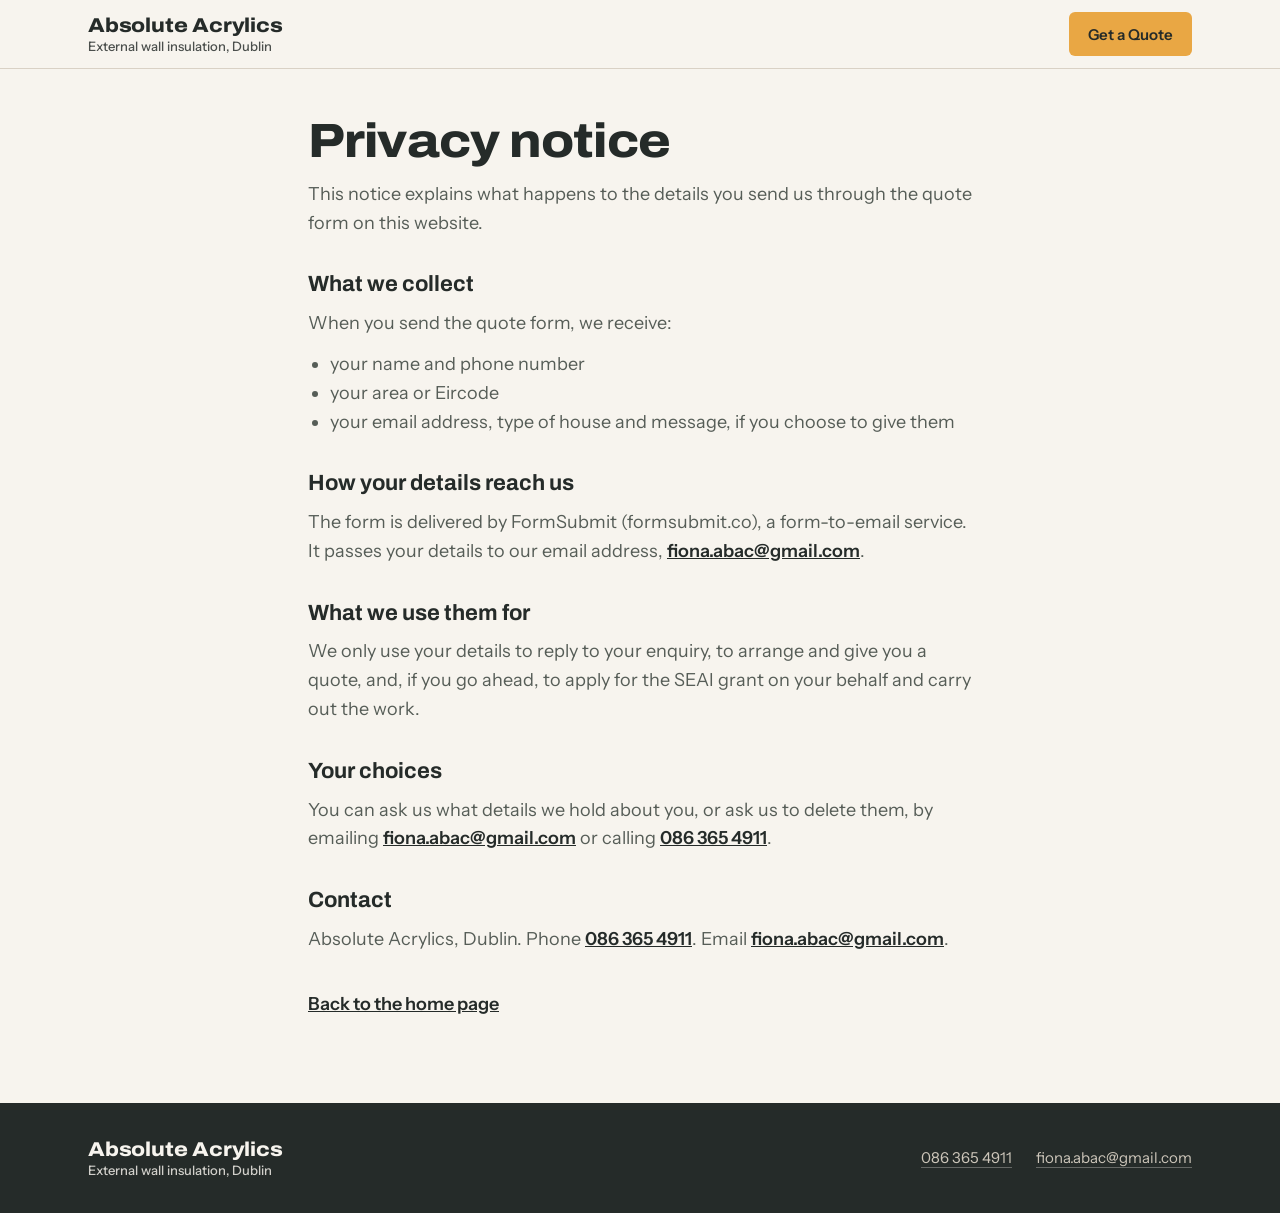
==== privacy.html @ a806e48a "Refine the site: clearer opening stages, header, real project evidence and form - Opening film: five" ====
<!doctype html>
<html lang="en-IE">
<head>
<meta charset="utf-8">
<meta name="viewport" content="width=device-width, initial-scale=1, viewport-fit=cover">
<title>Privacy notice | Absolute Acrylics</title>
<meta name="description" content="How Absolute Acrylics uses the details you send through the quote form.">
<meta name="theme-color" content="#252b29">
<link rel="preconnect" href="https://fonts.googleapis.com">
<link rel="preconnect" href="https://fonts.gstatic.com" crossorigin>
<link rel="stylesheet" href="https://fonts.googleapis.com/css2?family=Archivo:wdth,wght@100..125,500..800&family=Instrument+Sans:wght@400..600&display=swap">
<link rel="stylesheet" href="css/site.css">
</head>
<body>
<a class="skip" href="#main">Skip to main content</a>

<header class="nav is-solid">
  <div class="wrap nav-in">
    <a class="brand" href="index.html" aria-label="Absolute Acrylics, home page">
      <b>Absolute Acrylics</b>
      <span>External wall insulation, Dublin</span>
    </a>
    <a class="btn btn-primary" href="index.html#quote">Get a Quote</a>
  </div>
</header>

<main id="main" class="doc">
  <div class="wrap">
    <h1>Privacy notice</h1>
    <p>This notice explains what happens to the details you send us through the quote form on this website.</p>

    <h2>What we collect</h2>
    <p>When you send the quote form, we receive:</p>
    <ul>
      <li>your name and phone number</li>
      <li>your area or Eircode</li>
      <li>your email address, type of house and message, if you choose to give them</li>
    </ul>

    <h2>How your details reach us</h2>
    <p>The form is delivered by FormSubmit (formsubmit.co), a form-to-email service. It passes your details to our email address, <a href="mailto:fiona.abac@gmail.com">fiona.abac@gmail.com</a>.</p>

    <h2>What we use them for</h2>
    <p>We only use your details to reply to your enquiry, to arrange and give you a quote, and, if you go ahead, to apply for the SEAI grant on your behalf and carry out the work.</p>

    <h2>Your choices</h2>
    <p>You can ask us what details we hold about you, or ask us to delete them, by emailing <a href="mailto:fiona.abac@gmail.com">fiona.abac@gmail.com</a> or calling <a href="tel:+353863654911">086 365 4911</a>.</p>

    <h2>Contact</h2>
    <p>Absolute Acrylics, Dublin. Phone <a href="tel:+353863654911">086 365 4911</a>. Email <a href="mailto:fiona.abac@gmail.com">fiona.abac@gmail.com</a>.</p>

    <p style="margin-top:36px"><a href="index.html">Back to the home page</a></p>
  </div>
</main>

<footer class="foot">
  <div class="wrap foot-in">
    <a class="brand" href="index.html"><b>Absolute Acrylics</b><span>External wall insulation, Dublin</span></a>
    <ul>
      <li><a href="tel:+353863654911">086 365 4911</a></li>
      <li><a href="mailto:fiona.abac@gmail.com">fiona.abac@gmail.com</a></li>
    </ul>
  </div>
</footer>
</body>
</html>
---- css/site.css ----
/* Layout concept: one pinned film of a real Dublin job that builds its wall
   as you scroll, then a calm ivory page that reads like a builder's spec
   sheet, ending on the quote form. Charcoal, warm ivory, golden-hour amber. */
:root {
  color-scheme: light;
  --bg: #f7f4ee;            /* main background */
  --bg-alt: #ede7dc;        /* alternate sections */
  --ink: #252b29;           /* headings and dark surfaces */
  --ink-2: #303735;
  --text: #565d57;          /* body copy */
  --line: #d9d1c5;          /* decorative borders only */
  --field: #857e73;         /* form field borders (3:1 on white) */
  --amber: #e9a744;         /* buttons, accents on dark */
  --amber-hover: #d99532;
  --amber-text: #8a5a12;    /* small amber text on pale backgrounds */
  --error: #a3361f;
  --on-dark: #f7f4ee;
  --on-dark-soft: #cdc6ba;

  --f-display: "Archivo", "Helvetica Neue", Arial, sans-serif;
  --f-body: "Instrument Sans", "Helvetica Neue", Arial, sans-serif;

  --gutter: clamp(16px, 4vw, 48px);
  --max: 1200px;
  --radius: 6px;
  --nav-h: 68px;
  --pad: clamp(44px, 5vw + 20px, 88px);
}

*, *::before, *::after { box-sizing: border-box; }
html { -webkit-text-size-adjust: 100%; scroll-padding-top: calc(var(--nav-h) + 16px); }
body {
  margin: 0;
  background: var(--bg);
  color: var(--text);
  font: 400 clamp(16px, .4vw + 14.6px, 18px)/1.6 var(--f-body);
  -webkit-font-smoothing: antialiased;
  overflow-x: hidden;
}
img { max-width: 100%; display: block; }
a { color: inherit; }
h1, h2, h3 { font-family: var(--f-display); color: var(--ink); text-wrap: balance; margin: 0; line-height: 1.08; }
p { margin: 0; text-wrap: pretty; }
ul, ol { margin: 0; padding: 0; }
u { text-decoration-line: underline; text-decoration-color: var(--amber); text-decoration-thickness: .085em; text-underline-offset: .13em; text-decoration-skip-ink: none; }
.sr { position: absolute; width: 1px; height: 1px; overflow: hidden; clip: rect(0 0 0 0); white-space: nowrap; }

/* Focus: dark ring on light backgrounds, amber ring on dark ones. */
:focus-visible { outline: 3px solid var(--ink); outline-offset: 3px; }
.film :focus-visible, .opening :focus-visible, .grant :focus-visible, .quote :focus-visible,
.foot :focus-visible, .quick :focus-visible, .facts :focus-visible,
.nav:not(.is-solid):not(.is-open) :focus-visible { outline-color: var(--amber); }
.quote .form :focus-visible { outline-color: var(--ink); }
[tabindex="-1"]:focus { outline: none; }

.skip { position: absolute; left: 16px; top: -100px; z-index: 100; background: var(--amber); color: var(--ink); padding: 10px 14px; font-weight: 600; border-radius: var(--radius); }
.skip:focus { top: 12px; }

.wrap { max-width: var(--max); margin-inline: auto; padding-inline: var(--gutter); }
.eyebrow { font: 600 14px/1.3 var(--f-body); color: var(--amber-text); letter-spacing: .01em; }
.kicker { font: 600 13px/1.3 var(--f-body); letter-spacing: .08em; text-transform: uppercase; color: var(--amber); }
.tag { display: inline-block; font: 600 13px/1 var(--f-body); letter-spacing: .02em; padding: 6px 9px; border-radius: 4px; background: var(--ink); color: var(--on-dark); }

/* ---------- Buttons ---------- */
.btn {
  display: inline-flex; align-items: center; justify-content: center; gap: .55em;
  min-height: 48px; padding: 0 22px;
  font: 600 16px/1 var(--f-body);
  text-decoration: none; border-radius: var(--radius); border: 1px solid transparent;
  cursor: pointer; transition: background-color .2s, color .2s, border-color .2s;
}
.btn-primary { background: var(--amber); color: var(--ink); }
.btn-primary:hover { background: var(--amber-hover); }
.btn-ghost { border-color: rgba(247, 244, 238, .55); color: var(--on-dark); background: rgba(37, 43, 41, .35); }
.btn-ghost:hover { border-color: var(--on-dark); background: rgba(37, 43, 41, .6); }
.btn-dark { background: var(--ink); color: var(--on-dark); }
.btn-dark:hover { background: var(--ink-2); }
.btn svg { width: 18px; height: 18px; flex: none; }
.btn[disabled] { cursor: progress; opacity: .75; }

/* ---------- Header ---------- */
.nav {
  position: fixed; inset: 0 0 auto 0; z-index: 50;
  padding-top: env(safe-area-inset-top, 0px);
  color: var(--on-dark);
  transition: background-color .25s, color .25s, box-shadow .25s;
}
/* Over photography: a steady dark gradient so the links always read. */
.nav::before {
  content: ""; position: absolute; inset: 0 0 -36px 0; z-index: -1; pointer-events: none;
  background: linear-gradient(180deg, rgba(25, 29, 28, .82) 0%, rgba(25, 29, 28, .55) 60%, rgba(25, 29, 28, 0) 100%);
  transition: opacity .25s;
}
.nav.is-solid, .nav.is-open { background: rgba(247, 244, 238, .97); color: var(--ink); box-shadow: 0 1px 0 var(--line); }
.nav.is-solid::before, .nav.is-open::before { opacity: 0; }
.nav-in { height: var(--nav-h); display: flex; align-items: center; gap: 22px; }
.brand { display: flex; flex-direction: column; text-decoration: none; line-height: 1; margin-right: auto; }
.brand b { font: 800 20px/1 var(--f-display); letter-spacing: -.01em; font-stretch: 112%; }
.brand span { font: 500 13px/1 var(--f-body); opacity: .82; margin-top: 5px; }
.nav-menu { display: flex; align-items: center; }
.nav-links { display: flex; gap: 22px; list-style: none; }
.nav-links a { display: inline-block; padding: 10px 0; text-decoration: none; font-size: 15px; font-weight: 600; }
.nav-links a:hover { text-decoration: underline; text-underline-offset: 6px; text-decoration-thickness: 2px; text-decoration-color: var(--amber); }
.menu-phone { display: none; }
.nav-phone { text-decoration: none; font-size: 15px; font-weight: 600; white-space: nowrap; font-variant-numeric: tabular-nums; }
.nav .btn { min-height: 44px; padding: 0 18px; font-size: 15px; }
.menu-btn { display: none; background: none; border: 0; color: inherit; width: 44px; height: 44px; padding: 11px 10px; cursor: pointer; border-radius: var(--radius); }
.menu-btn i { display: block; height: 2px; background: currentColor; margin: 5px 0; transition: transform .25s, opacity .25s; }
.nav.is-open .menu-btn i:nth-of-type(1) { transform: translateY(7px) rotate(45deg); }
.nav.is-open .menu-btn i:nth-of-type(2) { opacity: 0; }
.nav.is-open .menu-btn i:nth-of-type(3) { transform: translateY(-7px) rotate(-45deg); }

@media (max-width: 1180px) { .nav-phone { display: none; } }
@media (max-width: 960px) {
  :root { --nav-h: 60px; }
  .nav-in { gap: 8px; }
  .brand b { font-size: 18px; }
  .brand span { font-size: 12px; }
  .menu-btn { display: block; }
  .nav .btn { padding: 0 14px; min-height: 42px; font-size: 15px; }
  .nav-menu {
    display: none; position: absolute; left: 0; right: 0; top: 100%;
    flex-direction: column; align-items: stretch;
    background: var(--bg); color: var(--ink); padding: 4px var(--gutter) 20px;
    box-shadow: 0 16px 28px rgba(0, 0, 0, .14); border-top: 1px solid var(--line);
    max-height: calc(100svh - var(--nav-h)); overflow-y: auto;
  }
  .nav.is-open .nav-menu { display: flex; }
  .nav-links { flex-direction: column; gap: 0; }
  .nav-links a { display: block; padding: 14px 0; font-size: 18px; border-bottom: 1px solid var(--line); }
  .menu-phone { display: block; padding: 16px 0 4px; font-weight: 600; font-size: 18px; text-decoration: none; color: var(--amber-text); }
}
@media (max-width: 380px) { .brand span { display: none; } }

/* ---------- Opening film (scroll-scrubbed) ---------- */
.film { display: none; }
.motion .film { display: block; position: relative; height: 460vh; background: var(--ink); }
.film-stage { position: sticky; top: 0; height: 100vh; height: 100svh; overflow: hidden; color: var(--on-dark); }
.film canvas { position: absolute; inset: 0; width: 100%; height: 100%; display: block; }
.film-poster { position: absolute; inset: 0; width: 100%; height: 100%; object-fit: cover; }
.film-shade {
  position: absolute; inset: 0; pointer-events: none;
  background:
    linear-gradient(0deg, rgba(25, 29, 28, .55) 0%, rgba(25, 29, 28, 0) 26%),
    linear-gradient(90deg, rgba(25, 29, 28, .78) 0%, rgba(25, 29, 28, .45) 36%, rgba(25, 29, 28, 0) 62%);
}
.film-copy { position: absolute; left: 0; right: 0; bottom: clamp(72px, 13vh, 132px); }
/* Copy sits still: stages cross-fade without moving or scaling. Hidden
   stages are also removed from the tab order. */
.beat {
  position: absolute; left: var(--gutter); bottom: 0;
  width: min(640px, calc(100% - 2 * var(--gutter)));
  opacity: 0; visibility: hidden;
  transition: opacity .15s ease, visibility 0s linear .15s;
}
/* The outgoing stage clears before the next fades in, so copy never overlaps. */
.beat.is-on { opacity: 1; visibility: visible; transition: opacity .3s ease .15s, visibility 0s; }
.beat h1, .beat h2, .opening h1 { color: var(--on-dark); font-weight: 800; font-stretch: 116%; letter-spacing: -.022em; margin-top: 12px; }
.beat h1, .opening h1 { font-size: clamp(38px, 4.2vw + 22px, 76px); line-height: 1.0; }
.beat h2 { font-size: clamp(30px, 2.2vw + 20px, 52px); line-height: 1.05; }
.beat h2.beat-final { font-size: clamp(36px, 3.4vw + 20px, 68px); line-height: 1.0; }
.beat p:not(.kicker) { margin-top: 16px; font-size: clamp(16px, .3vw + 15px, 19px); color: var(--on-dark); max-width: 46ch; text-shadow: 0 1px 12px rgba(0, 0, 0, .35); }
.beat .actions { display: flex; flex-wrap: wrap; gap: 12px; margin-top: 24px; }
.text-link { font-weight: 600; text-decoration: underline; text-decoration-color: var(--amber); text-underline-offset: 4px; text-decoration-thickness: 2px; }
.text-link:hover { color: var(--amber); }

.film-rail { position: absolute; right: var(--gutter); top: 50%; transform: translateY(-50%); }
.film-rail ol { list-style: none; display: grid; gap: 2px; padding: 8px; background: rgba(25, 29, 28, .72); border: 1px solid rgba(247, 244, 238, .14); border-radius: 10px; backdrop-filter: blur(6px); }
.film-rail button {
  display: flex; align-items: center; gap: 12px; width: 100%;
  min-height: 40px; padding: 0 16px 0 12px; border: 0; border-radius: 6px;
  background: transparent; color: var(--on-dark-soft); cursor: pointer;
  font: 500 15px/1 var(--f-body); text-align: left;
}
/* Marker: hollow ring when inactive, filled amber when active. */
.film-rail button::before { content: ""; flex: none; width: 10px; height: 10px; border-radius: 50%; border: 2px solid currentColor; }
.film-rail button:hover { color: var(--on-dark); background: rgba(247, 244, 238, .08); }
.film-rail button[aria-current="step"] { color: #fff; font-weight: 700; background: rgba(247, 244, 238, .1); }
.film-rail button[aria-current="step"]::before { background: var(--amber); border-color: var(--amber); }

.film-note { position: absolute; left: var(--gutter); bottom: 20px; font-size: 13px; color: var(--on-dark-soft); }
.scroll-hint {
  position: absolute; left: 50%; bottom: 18px; transform: translateX(-50%);
  display: flex; align-items: center; gap: 10px;
  font-size: 15px; font-weight: 600; color: var(--on-dark); white-space: nowrap;
  padding: 8px 14px; border-radius: 999px; background: rgba(25, 29, 28, .6);
  transition: opacity .3s;
}
.scroll-hint::after { content: ""; width: 8px; height: 8px; border-right: 2px solid var(--amber); border-bottom: 2px solid var(--amber); transform: translateY(-2px) rotate(45deg); }
.film.is-moving .scroll-hint { opacity: 0; }
.film-skip {
  position: absolute; right: var(--gutter); bottom: 14px;
  display: inline-flex; align-items: center; min-height: 40px; padding: 0 4px;
  font-size: 14px; font-weight: 600; color: var(--on-dark); text-decoration: underline; text-underline-offset: 4px; text-decoration-color: rgba(247, 244, 238, .5);
}
.film-skip:hover { text-decoration-color: var(--amber); }
.film-progress { position: absolute; left: 0; bottom: 0; height: 3px; width: 100%; background: rgba(247, 244, 238, .12); }
.film-progress span { display: block; height: 100%; width: 0; background: var(--amber); }

@media (max-width: 960px) {
  .motion .film { height: 400vh; }
  .film-shade { background: linear-gradient(180deg, rgba(25, 29, 28, .55) 0%, rgba(25, 29, 28, 0) 22%, rgba(25, 29, 28, 0) 38%, rgba(25, 29, 28, .9) 74%, rgba(25, 29, 28, .96) 100%); }
  .film-copy { bottom: 66px; }
  .beat .actions .btn { flex: 1 1 auto; }
  /* Stage controls become a compact row under the header. */
  .film-rail { top: calc(var(--nav-h) + env(safe-area-inset-top, 0px) + 8px); left: var(--gutter); right: var(--gutter); transform: none; }
  .film-rail ol { display: flex; justify-content: space-between; gap: 0; padding: 4px; border-radius: 999px; }
  .film-rail li { flex: 1 1 auto; }
  .film-rail button { justify-content: center; gap: 0; min-height: 36px; padding: 0 6px; font-size: 13px; border-radius: 999px; }
  .film-rail button::before { display: none; }
  .film-rail button[aria-current="step"] { background: var(--amber); color: var(--ink); }
  .scroll-hint { left: var(--gutter); transform: none; bottom: 16px; font-size: 14px; padding: 6px 12px; }
  .film-skip { bottom: auto; top: calc(var(--nav-h) + env(safe-area-inset-top, 0px) + 54px); min-height: 36px; padding: 0 12px; border-radius: 999px; background: rgba(25, 29, 28, .6); font-size: 13px; }
  .film-note { bottom: 22px; font-size: 12px; right: var(--gutter); opacity: 0; transition: opacity .3s; }
  .film.is-moving .film-note { opacity: 1; }
}
@media (max-width: 360px) { .film-rail button { font-size: 12px; padding: 0 3px; } }

/* ---------- Static opening (reduced motion, Save-Data, no JavaScript) ---------- */
.opening { position: relative; background: var(--ink); color: var(--on-dark); overflow: hidden; }
.motion .opening { display: none; }
.opening-media img { position: absolute; inset: 0; width: 100%; height: 100%; object-fit: cover; object-position: 50% 60%; }
.opening::before { content: ""; position: absolute; inset: 0; z-index: 1; background: linear-gradient(90deg, rgba(25, 29, 28, .9) 0%, rgba(25, 29, 28, .7) 42%, rgba(25, 29, 28, .2) 75%); }
.opening-in { position: relative; z-index: 2; padding-top: calc(var(--nav-h) + clamp(36px, 6vh, 80px)); padding-bottom: clamp(40px, 6vh, 72px); }
.opening-in > * { max-width: 640px; }
.opening-in > h1 { max-width: 820px; }
.opening .lede { margin-top: 16px; font-size: clamp(17px, .4vw + 15px, 20px); }
.opening-stages { list-style: none; margin-top: 24px; display: grid; gap: 8px; counter-reset: st; }
.opening-stages li { counter-increment: st; display: grid; grid-template-columns: 28px 120px minmax(0, 1fr); gap: 12px; align-items: baseline; color: var(--on-dark-soft); }
.opening-stages li::before { content: counter(st); font-weight: 700; color: var(--ink); background: var(--amber); width: 24px; height: 24px; border-radius: 50%; display: grid; place-items: center; font-size: 13px; }
.opening-stages b { color: var(--on-dark); }
.opening .actions { display: flex; flex-wrap: wrap; gap: 12px; margin-top: 28px; }
.opening-note { margin-top: 20px; font-size: 14px; color: var(--on-dark-soft); }
@media (max-width: 760px) {
  .opening-media { position: relative; aspect-ratio: 4 / 3; margin-top: var(--nav-h); }
  .opening-media img { object-position: 46% 70%; }
  .opening::before { display: none; }
  .opening-in { padding-top: 28px; }
  .opening-stages li { grid-template-columns: 24px minmax(0, 1fr); row-gap: 2px; }
  .opening-stages li span { grid-column: 2; }
  .opening-stages li::before { grid-row: span 2; }
  .opening .actions .btn { flex: 1 1 auto; }
}

/* ---------- Trust strip ---------- */
.facts { background: var(--ink); color: var(--on-dark); border-top: 1px solid rgba(247, 244, 238, .1); }
.facts ul { list-style: none; padding-block: 22px; display: grid; grid-template-columns: repeat(4, auto); justify-content: space-between; gap: 14px 28px; }
.facts li { display: flex; align-items: center; gap: 10px; }
.facts li::before { content: ""; flex: none; width: 18px; height: 18px; border-radius: 50%; background: var(--amber) url("data:image/svg+xml,%3Csvg xmlns='http://www.w3.org/2000/svg' viewBox='0 0 18 18'%3E%3Cpath d='M5 9.4l2.6 2.6L13 6.6' fill='none' stroke='%23252b29' stroke-width='2.2' stroke-linecap='round' stroke-linejoin='round'/%3E%3C/svg%3E") center / 18px no-repeat; }
.facts b { font: 600 16px/1.3 var(--f-body); }
@media (max-width: 960px) { .facts ul { grid-template-columns: 1fr 1fr; justify-content: stretch; } }
@media (max-width: 400px) { .facts b { font-size: 15px; } }

/* ---------- Sections ---------- */
.section { padding-block: var(--pad); }
.section.alt { background: var(--bg-alt); }
.section-head { display: grid; gap: 14px; max-width: 720px; align-content: start; }
.section-head h2 { font-size: clamp(28px, 1.6vw + 22px, 44px); font-weight: 800; font-stretch: 110%; letter-spacing: -.018em; }
.section-head p { max-width: 60ch; }
.section-head a { color: var(--ink); font-weight: 600; }

/* Benefits */
.why-grid { display: grid; grid-template-columns: repeat(4, minmax(0, 1fr)); gap: 28px; margin-top: clamp(28px, 3vw, 44px); }
.why-grid article { border-top: 2px solid var(--ink); padding-top: 18px; display: grid; gap: 8px; align-content: start; }
.why-grid h3 { font-size: 20px; font-weight: 700; font-stretch: 106%; line-height: 1.25; }
@media (max-width: 1000px) { .why-grid { grid-template-columns: repeat(2, minmax(0, 1fr)); } }
@media (max-width: 560px) { .why-grid { grid-template-columns: 1fr; gap: 22px; } }

/* Our work */
.ba { display: grid; grid-template-columns: 1fr 1fr; gap: clamp(14px, 2vw, 24px); margin-top: clamp(28px, 3vw, 44px); }
.ba figure { margin: 0; position: relative; }
.ba img { width: 100%; height: auto; aspect-ratio: 4 / 3; object-fit: cover; border-radius: var(--radius); background: var(--line); }
.ba figcaption { margin-top: 12px; display: flex; gap: 10px; align-items: baseline; color: var(--ink); font-weight: 500; }
.case { display: grid; grid-template-columns: auto auto 1fr; gap: 12px clamp(24px, 4vw, 56px); margin: 28px 0 0; padding-top: 20px; border-top: 1px solid var(--line); }
.case dt { font-size: 14px; color: var(--amber-text); font-weight: 600; }
.case dd { margin: 2px 0 0; color: var(--ink); font-weight: 600; }
.case-note { margin-top: 14px; font-size: 15px; }
@media (max-width: 760px) {
  .ba { grid-template-columns: 1fr; }
  .case { grid-template-columns: 1fr; }
}

/* Grant */
.grant { background: var(--ink); color: var(--on-dark-soft); }
.grant h2, .grant h3 { color: var(--on-dark); }
.grant .eyebrow { color: var(--amber); }
.grant-in { display: grid; grid-template-columns: minmax(0, 1.1fr) minmax(0, .9fr); gap: clamp(32px, 6vw, 88px); align-items: center; }
.grant .section-head > div { margin-top: 8px; }
.grant-card { border: 1px solid rgba(247, 244, 238, .2); border-radius: 10px; padding: clamp(22px, 3vw, 32px); display: grid; gap: 16px; background: rgba(247, 244, 238, .04); }
.grant-card h3 { font-size: 20px; font-weight: 700; font-stretch: 106%; }
.grant-rows { display: grid; margin: 0; }
.grant-rows div { display: grid; grid-template-columns: 1fr auto; gap: 16px; padding: 13px 0; border-bottom: 1px solid rgba(247, 244, 238, .14); align-items: baseline; }
.grant-rows div:first-child { border-top: 1px solid rgba(247, 244, 238, .14); }
.grant-rows dt { color: var(--on-dark); }
.grant-rows dd { margin: 0; font-weight: 700; color: var(--on-dark); text-align: right; }
.grant-rows dd.you { color: var(--amber); }
.grant-note { font-size: 15px; }
@media (max-width: 860px) { .grant-in { grid-template-columns: 1fr; } }

/* Process */
.process-in { display: grid; grid-template-columns: minmax(0, 1fr) minmax(0, 1fr); gap: clamp(32px, 6vw, 80px); margin-top: clamp(28px, 3vw, 44px); align-items: start; }
.steps { list-style: none; counter-reset: s; display: grid; }
.steps li { counter-increment: s; display: grid; grid-template-columns: 44px minmax(0, 1fr); gap: 4px 14px; padding: 20px 0; border-top: 1px solid var(--line); }
.steps li::before { content: counter(s); grid-row: span 2; width: 32px; height: 32px; border-radius: 50%; border: 2px solid var(--ink); color: var(--ink); display: grid; place-items: center; font-weight: 700; font-size: 15px; }
.steps h3 { font-size: 20px; font-weight: 700; font-stretch: 106%; line-height: 1.3; align-self: center; }
.aftercare { margin-top: 8px; padding: 18px 20px; background: var(--bg-alt); border-left: 4px solid var(--amber); border-radius: 0 var(--radius) var(--radius) 0; display: grid; gap: 4px; }
.aftercare h3 { font-size: 18px; font-weight: 700; }
.cutaway { position: sticky; top: calc(var(--nav-h) + 24px); margin: 0; }
.cutaway img { width: 100%; height: auto; border-radius: var(--radius); }
.cutaway figcaption { margin-top: 12px; display: flex; flex-wrap: wrap; align-items: center; gap: 8px 16px; font-size: 14px; }
.cutaway ol { list-style: none; display: flex; flex-wrap: wrap; gap: 4px 16px; counter-reset: c; }
.cutaway ol li { counter-increment: c; }
.cutaway ol li::before { content: counter(c) ". "; color: var(--amber-text); font-weight: 700; }
@media (max-width: 860px) { .process-in { grid-template-columns: 1fr; } .cutaway { position: static; } }

/* Finishes */
.finish-grid { display: grid; grid-template-columns: 1fr 1fr; gap: clamp(16px, 3vw, 32px); margin-top: clamp(28px, 3vw, 44px); }
.finish-grid figure { margin: 0; }
.finish-grid img { width: 100%; height: auto; aspect-ratio: 746 / 420; object-fit: cover; border-radius: var(--radius); }
.finish-grid figcaption { margin-top: 14px; display: grid; gap: 4px; }
.finish-grid h3 { font-size: 20px; font-weight: 700; font-stretch: 106%; }
.finish-more { margin-top: 24px; color: var(--ink); font-weight: 500; }
@media (max-width: 760px) { .finish-grid { grid-template-columns: 1fr; } }

/* Secondary services */
.section-sm { padding-block: clamp(36px, 3vw + 20px, 56px); border-top: 1px solid var(--line); }
.other-in { display: grid; grid-template-columns: minmax(0, .9fr) minmax(0, 1.1fr); gap: 12px clamp(24px, 5vw, 64px); align-items: baseline; }
.other-in h2 { font-size: clamp(22px, .8vw + 18px, 28px); font-weight: 700; font-stretch: 106%; }
@media (max-width: 760px) { .other-in { grid-template-columns: 1fr; } }

/* FAQ */
.faq-in { display: grid; grid-template-columns: minmax(0, .8fr) minmax(0, 1.2fr); gap: clamp(28px, 6vw, 80px); align-items: start; }
.faq-list { display: grid; gap: 8px; }
.faq-list details { background: var(--bg); border: 1px solid var(--line); border-radius: var(--radius); }
.faq-list details[open] { border-color: var(--ink); }
.faq-list summary {
  list-style: none; cursor: pointer; position: relative;
  min-height: 56px; padding: 15px 56px 15px 18px; display: flex; align-items: center;
  font: 700 18px/1.35 var(--f-body); color: var(--ink); border-radius: var(--radius);
}
.faq-list summary::-webkit-details-marker { display: none; }
.faq-list summary::before, .faq-list summary::after { content: ""; position: absolute; right: 22px; top: 50%; width: 14px; height: 2px; background: var(--ink); transition: transform .2s; }
.faq-list summary::after { transform: rotate(90deg); }
.faq-list details[open] summary::after { transform: rotate(0deg); }
.faq-list summary:hover { background: rgba(37, 43, 41, .04); }
.faq-list details p { padding: 0 18px 18px; max-width: 62ch; }
@media (max-width: 860px) { .faq-in { grid-template-columns: 1fr; } .faq-list summary { font-size: 17px; } }

/* Quote */
.quote { position: relative; color: var(--on-dark-soft); background: var(--ink); overflow: hidden; padding-block: var(--pad); }
.quote-bg { position: absolute; inset: 0; width: 100%; height: 100%; object-fit: cover; object-position: 60% 60%; opacity: .6; }
.quote::before { content: ""; position: absolute; inset: 0; background: linear-gradient(90deg, rgba(25, 29, 28, .95) 0%, rgba(25, 29, 28, .84) 45%, rgba(25, 29, 28, .55) 100%); z-index: 1; }
.quote-in { position: relative; z-index: 2; display: grid; grid-template-columns: minmax(0, .9fr) minmax(0, 1.1fr); gap: clamp(32px, 6vw, 80px); align-items: start; }
.quote h2 { color: var(--on-dark); }
.quote .eyebrow { color: var(--amber); }
.contact-lines { display: grid; gap: 16px; margin-top: 32px; }
.contact-lines a { text-decoration: none; display: grid; gap: 2px; justify-self: start; }
.contact-lines span { font-size: 14px; }
.contact-lines strong { font: 700 24px/1.25 var(--f-display); font-stretch: 106%; color: var(--on-dark); word-break: break-word; text-decoration: underline; text-decoration-color: rgba(233, 167, 68, .6); text-underline-offset: 5px; text-decoration-thickness: 2px; }
.contact-lines a:hover strong { color: var(--amber); }
.coverage { margin-top: 32px; padding-top: 20px; border-top: 1px solid rgba(247, 244, 238, .18); max-width: 46ch; }
.coverage b { color: var(--on-dark); }

.form { background: var(--bg); color: var(--ink); border-radius: 10px; padding: clamp(22px, 3vw, 36px); display: grid; gap: 18px; box-shadow: 0 30px 60px rgba(0, 0, 0, .35); }
.form h3 { font-size: 24px; font-weight: 800; font-stretch: 108%; }
.form-req { font-size: 14px; color: var(--text); margin-top: -10px; }
.req { color: var(--error); }
.form .row { display: grid; grid-template-columns: 1fr 1fr; gap: 16px; }
.field { display: grid; gap: 6px; min-width: 0; align-content: start; }
.field label { font: 600 15px/1.3 var(--f-body); color: var(--ink); }
.field label small { font-weight: 400; font-size: 14px; color: var(--text); }
.field input, .field select, .field textarea {
  width: 100%; font: 400 16px/1.4 var(--f-body); color: var(--ink);
  background: #fff; border: 1px solid var(--field); border-radius: var(--radius);
  padding: 12px 14px; min-height: 48px;
}
.field textarea { min-height: 104px; resize: vertical; }
.field input:focus-visible, .field select:focus-visible, .field textarea:focus-visible { outline: 3px solid var(--ink); outline-offset: 1px; border-color: var(--ink); }
.hint { font-size: 14px; color: var(--text); }
.err { font-size: 14px; font-weight: 600; color: var(--error); }
.err:empty { display: none; }
.field.has-err input { border: 2px solid var(--error); }
.form-errors { border: 2px solid var(--error); border-radius: var(--radius); padding: 14px 16px; background: #fff; color: var(--ink); }
.form-errors p { font-weight: 700; color: var(--error); }
.form-errors ul { margin-top: 6px; padding-left: 20px; }
.form-errors a { color: var(--error); font-weight: 600; }
.hp { position: absolute !important; left: -9999px !important; width: 1px; height: 1px; overflow: hidden; }
.form .btn { width: 100%; min-height: 54px; font-size: 17px; }
.form-foot { font-size: 14px; color: var(--text); }
.form-foot a { color: var(--ink); font-weight: 600; }
.form-status:empty { display: none; }
.form-status { border-radius: var(--radius); padding: 14px 16px; font-size: 15px; display: grid; gap: 8px; }
.form-status.ok { background: #e2ebdb; color: #23401b; border: 1px solid #8fae80; }
.form-status.fail { background: #f6e3da; color: #5e2414; border: 1px solid #cf9a86; }
.form-status pre { white-space: pre-wrap; font: 400 14px/1.45 ui-monospace, Menlo, Consolas, monospace; background: rgba(255, 255, 255, .7); padding: 10px; border-radius: var(--radius); margin: 0; max-height: 180px; overflow: auto; }
.form-status .copy { justify-self: start; min-height: 40px; padding: 0 14px; font-size: 15px; width: auto; }
.form-status a:not(.btn) { color: inherit; font-weight: 700; }
@media (max-width: 860px) { .quote-in { grid-template-columns: 1fr; } .quote::before { background: rgba(25, 29, 28, .86); } }
@media (max-width: 520px) { .form .row { grid-template-columns: 1fr; } }

/* Footer */
.foot { background: var(--ink); color: var(--on-dark-soft); padding-block: 36px calc(36px + env(safe-area-inset-bottom, 0px)); font-size: 15px; }
.foot-in { display: flex; flex-wrap: wrap; gap: 16px 40px; justify-content: space-between; align-items: center; }
.foot .brand { color: var(--on-dark); margin: 0; }
.foot ul { list-style: none; display: flex; flex-wrap: wrap; gap: 8px 24px; }
.foot a { text-decoration: none; }
.foot ul a { display: inline-block; padding: 6px 0; text-decoration: underline; text-decoration-color: rgba(247, 244, 238, .3); text-underline-offset: 4px; }
.foot a:hover { color: var(--on-dark); }

/* Mobile sticky quote bar */
.quick {
  position: fixed; left: 0; right: 0; bottom: 0; z-index: 40;
  display: none; gap: 10px; padding: 10px 16px calc(10px + env(safe-area-inset-bottom, 0px));
  background: var(--ink);
  transform: translateY(110%); visibility: hidden; transition: transform .3s, visibility 0s linear .3s;
}
.quick.is-on { transform: none; visibility: visible; transition: transform .3s, visibility 0s; }
.quick .btn { flex: 1; min-height: 46px; }
@media (max-width: 760px) { .quick { display: flex; } .foot { padding-bottom: calc(96px + env(safe-area-inset-bottom, 0px)); } }

/* Privacy page */
.doc { padding-top: calc(var(--nav-h) + 48px); padding-bottom: var(--pad); }
.doc .wrap { max-width: 760px; }
.doc h1 { font-size: clamp(32px, 2vw + 24px, 48px); font-weight: 800; font-stretch: 110%; letter-spacing: -.018em; }
.doc h2 { font-size: 22px; font-weight: 700; margin-top: 36px; }
.doc p, .doc ul { margin-top: 12px; }
.doc ul { padding-left: 22px; }
.doc a { color: var(--ink); font-weight: 600; }

@media (prefers-reduced-motion: reduce) {
  *, *::before, *::after { animation: none !important; transition: none !important; scroll-behavior: auto !important; }
}
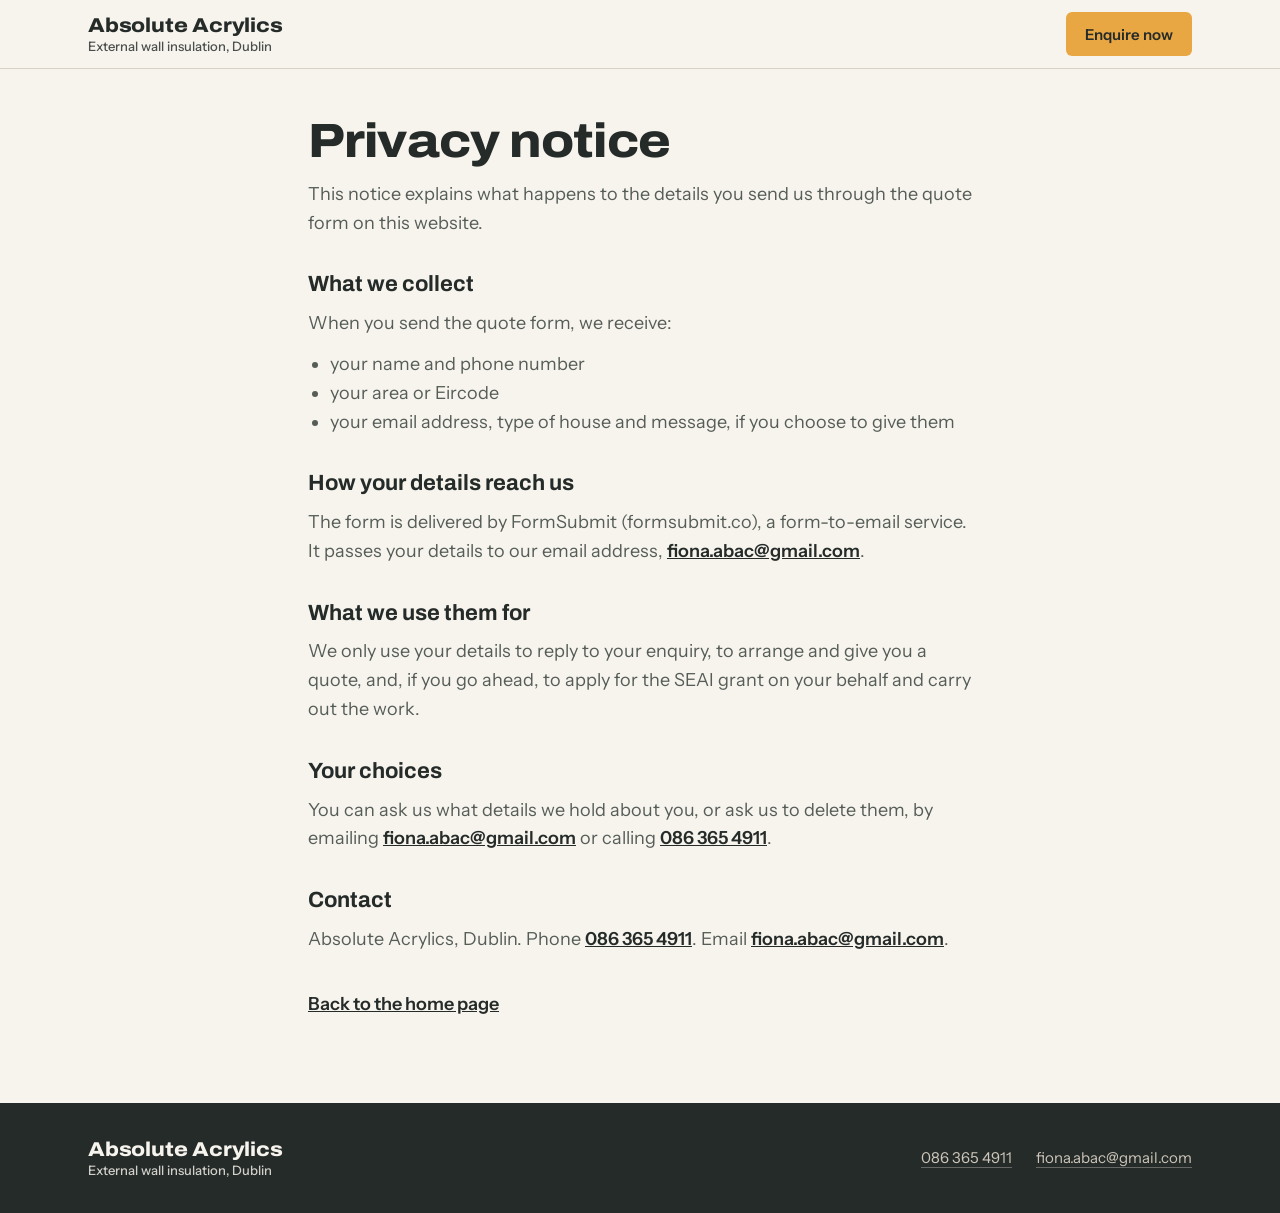
==== commit 8030e398: "Make over the homepage: Churchfield-style header and a before and after slider Two-tier header with " ====
--- a/privacy.html
+++ b/privacy.html
@@ -20,7 +20,7 @@
       <b>Absolute Acrylics</b>
       <span>External wall insulation, Dublin</span>
     </a>
-    <a class="btn btn-primary" href="index.html#quote">Get a Quote</a>
+    <a class="btn btn-primary" href="index.html#enquire">Enquire now</a>
   </div>
 </header>
 
--- a/css/site.css
+++ b/css/site.css
@@ -83,8 +83,10 @@
   position: fixed; inset: 0 0 auto 0; z-index: 50;
   padding-top: env(safe-area-inset-top, 0px);
   color: var(--on-dark);
-  transition: background-color .25s, color .25s, box-shadow .25s;
-}
+  transition: background-color .25s, color .25s, box-shadow .25s, opacity .3s;
+}
+/* At the Completed stage the header steps aside so the house is shown clean. */
+.nav.is-hidden { opacity: 0; visibility: hidden; transition: opacity .3s, visibility 0s linear .3s; }
 /* Over photography: a steady dark gradient so the links always read. */
 .nav::before {
   content: ""; position: absolute; inset: 0 0 -36px 0; z-index: -1; pointer-events: none;
@@ -196,6 +198,8 @@
 .film-skip:hover { text-decoration-color: var(--amber); }
 .film-progress { position: absolute; left: 0; bottom: 0; height: 3px; width: 100%; background: rgba(247, 244, 238, .12); }
 .film-progress span { display: block; height: 100%; width: 0; background: var(--amber); }
+/* Completed stage: just the finished house, no controls or text. */
+.film.is-clean :is(.film-shade, .film-copy, .film-rail, .film-note, .film-skip, .scroll-hint, .film-progress) { opacity: 0 !important; visibility: hidden; transition: opacity .3s, visibility 0s linear .3s; }
 
 @media (max-width: 960px) {
   .motion .film { height: 400vh; }
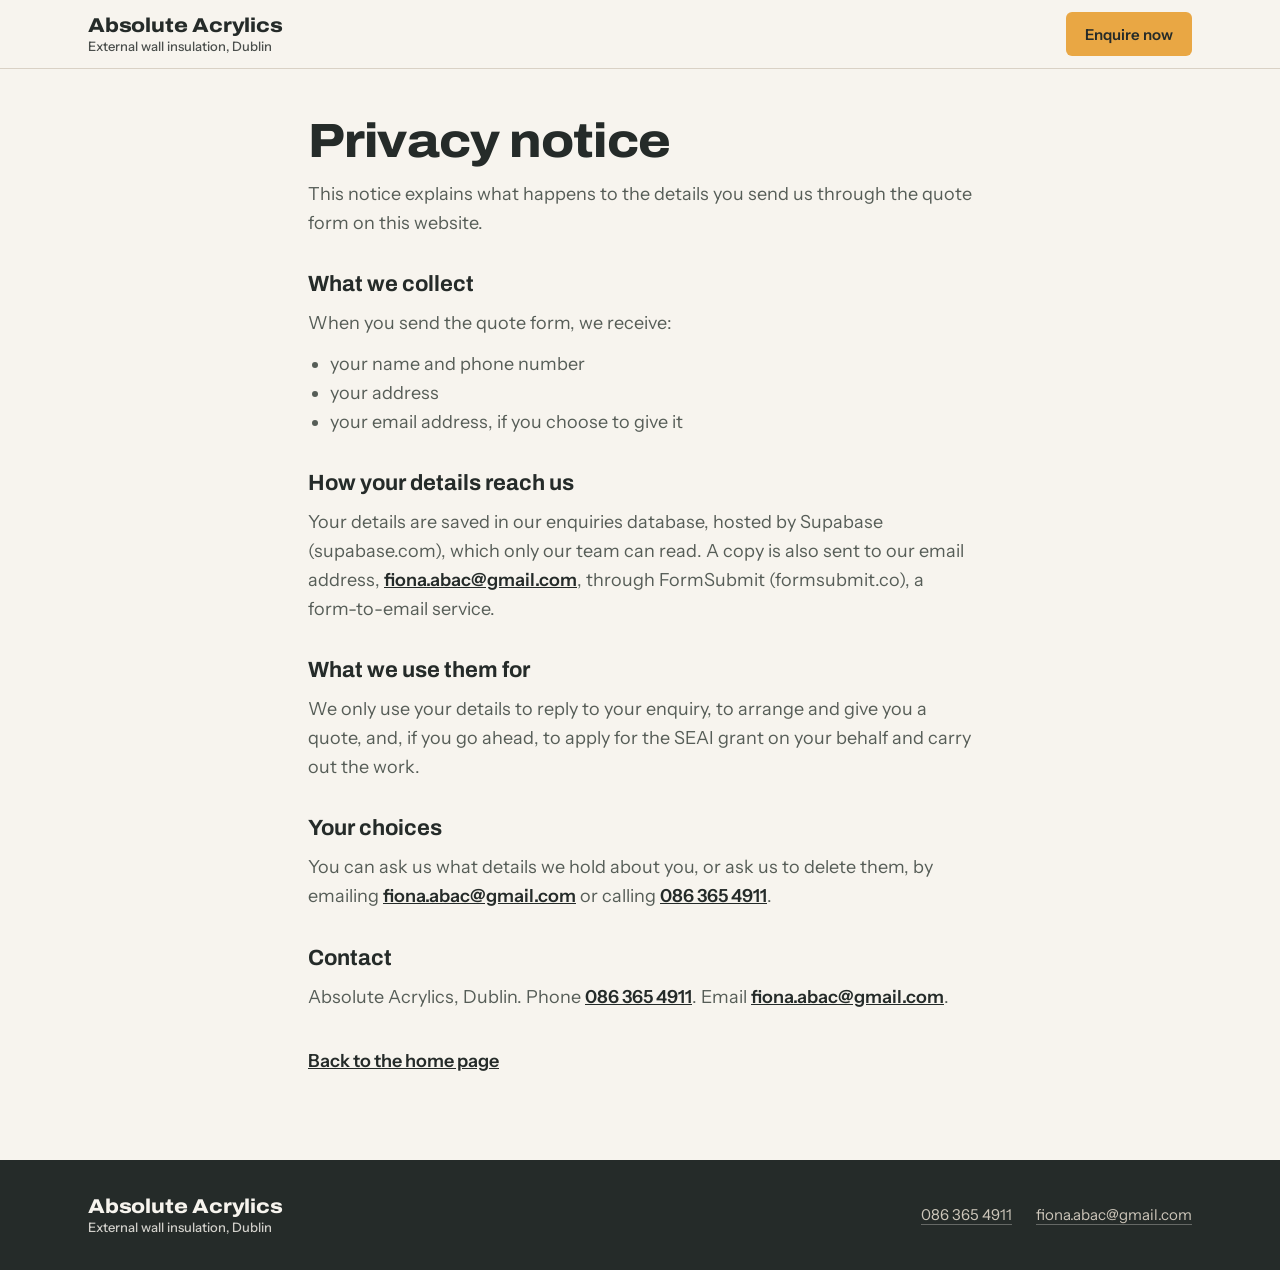
==== commit d541ca14: "Save quote enquiries to Supabase as well as email Each quote form enquiry is now inserted into a quo" ====
--- a/privacy.html
+++ b/privacy.html
@@ -33,12 +33,12 @@
     <p>When you send the quote form, we receive:</p>
     <ul>
       <li>your name and phone number</li>
-      <li>your area or Eircode</li>
-      <li>your email address, type of house and message, if you choose to give them</li>
+      <li>your address</li>
+      <li>your email address, if you choose to give it</li>
     </ul>
 
     <h2>How your details reach us</h2>
-    <p>The form is delivered by FormSubmit (formsubmit.co), a form-to-email service. It passes your details to our email address, <a href="mailto:fiona.abac@gmail.com">fiona.abac@gmail.com</a>.</p>
+    <p>Your details are saved in our enquiries database, hosted by Supabase (supabase.com), which only our team can read. A copy is also sent to our email address, <a href="mailto:fiona.abac@gmail.com">fiona.abac@gmail.com</a>, through FormSubmit (formsubmit.co), a form-to-email service.</p>
 
     <h2>What we use them for</h2>
     <p>We only use your details to reply to your enquiry, to arrange and give you a quote, and, if you go ahead, to apply for the SEAI grant on your behalf and carry out the work.</p>
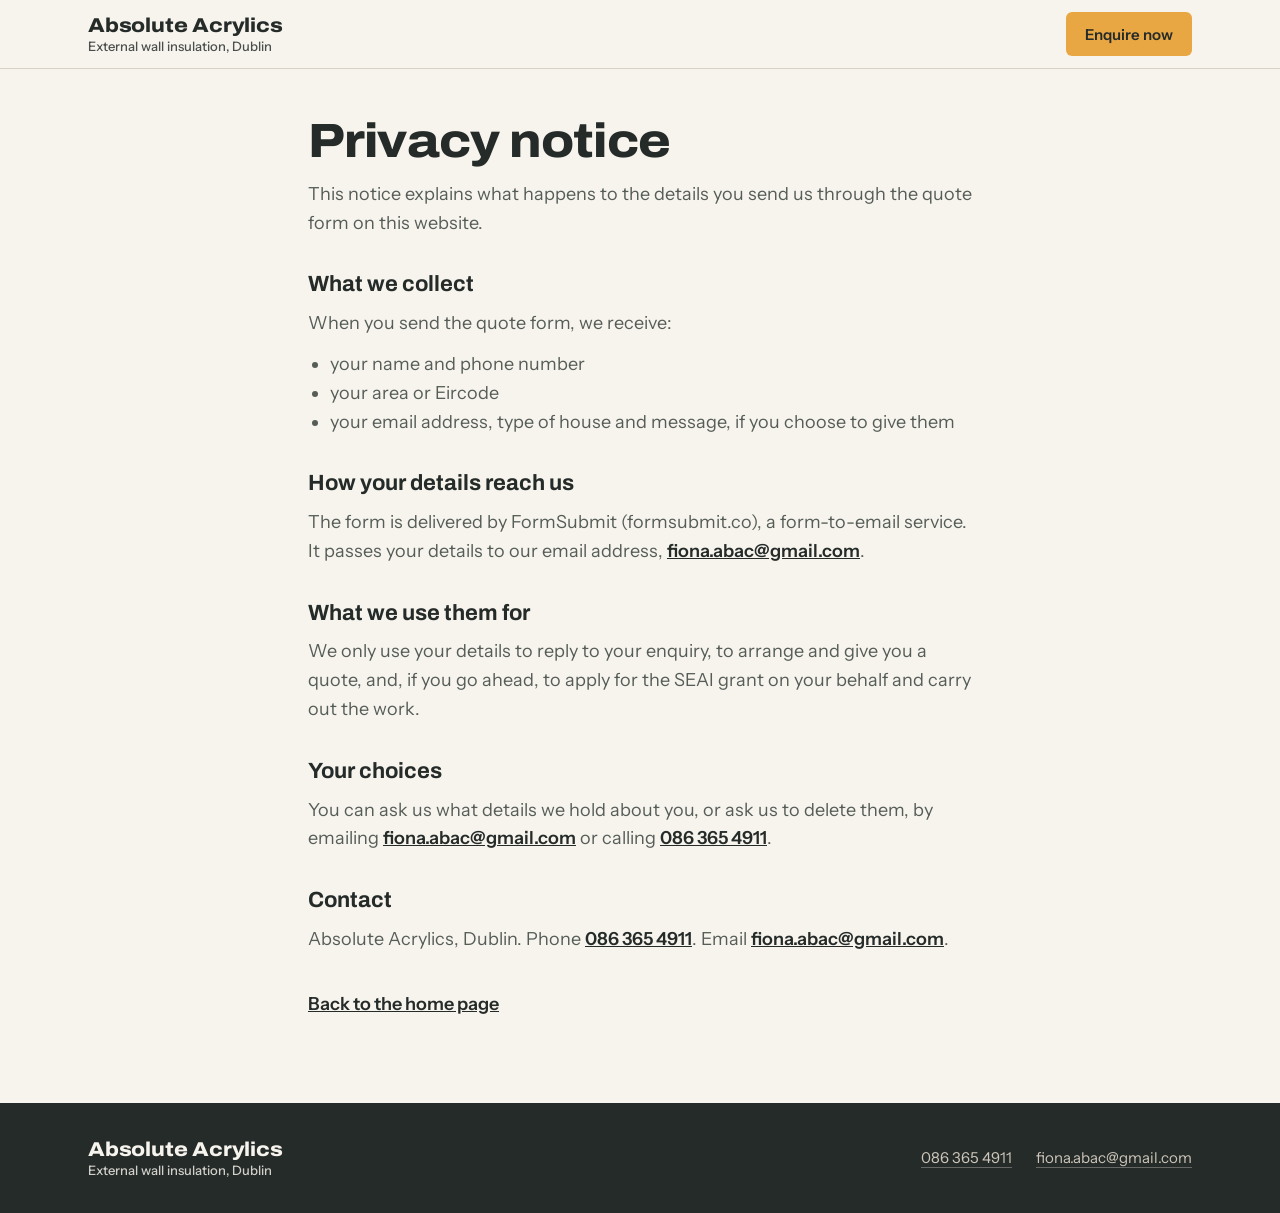
==== commit e505ec1a: "Use the sun as the site's favicon Adds favicon.ico (16, 32, 48px) and an SVG icon for browser tabs, " ====
--- a/privacy.html
+++ b/privacy.html
@@ -6,6 +6,10 @@
 <title>Privacy notice | Absolute Acrylics</title>
 <meta name="description" content="How Absolute Acrylics uses the details you send through the quote form.">
 <meta name="theme-color" content="#252b29">
+<link rel="icon" href="favicon.ico" sizes="32x32">
+<link rel="icon" href="assets/icons/favicon.svg" type="image/svg+xml">
+<link rel="apple-touch-icon" href="apple-touch-icon.png">
+<link rel="manifest" href="site.webmanifest">
 <link rel="preconnect" href="https://fonts.googleapis.com">
 <link rel="preconnect" href="https://fonts.gstatic.com" crossorigin>
 <link rel="stylesheet" href="https://fonts.googleapis.com/css2?family=Archivo:wdth,wght@100..125,500..800&family=Instrument+Sans:wght@400..600&display=swap">
@@ -33,12 +37,12 @@
     <p>When you send the quote form, we receive:</p>
     <ul>
       <li>your name and phone number</li>
-      <li>your address</li>
-      <li>your email address, if you choose to give it</li>
+      <li>your area or Eircode</li>
+      <li>your email address, type of house and message, if you choose to give them</li>
     </ul>
 
     <h2>How your details reach us</h2>
-    <p>Your details are saved in our enquiries database, hosted by Supabase (supabase.com), which only our team can read. A copy is also sent to our email address, <a href="mailto:fiona.abac@gmail.com">fiona.abac@gmail.com</a>, through FormSubmit (formsubmit.co), a form-to-email service.</p>
+    <p>The form is delivered by FormSubmit (formsubmit.co), a form-to-email service. It passes your details to our email address, <a href="mailto:fiona.abac@gmail.com">fiona.abac@gmail.com</a>.</p>
 
     <h2>What we use them for</h2>
     <p>We only use your details to reply to your enquiry, to arrange and give you a quote, and, if you go ahead, to apply for the SEAI grant on your behalf and carry out the work.</p>
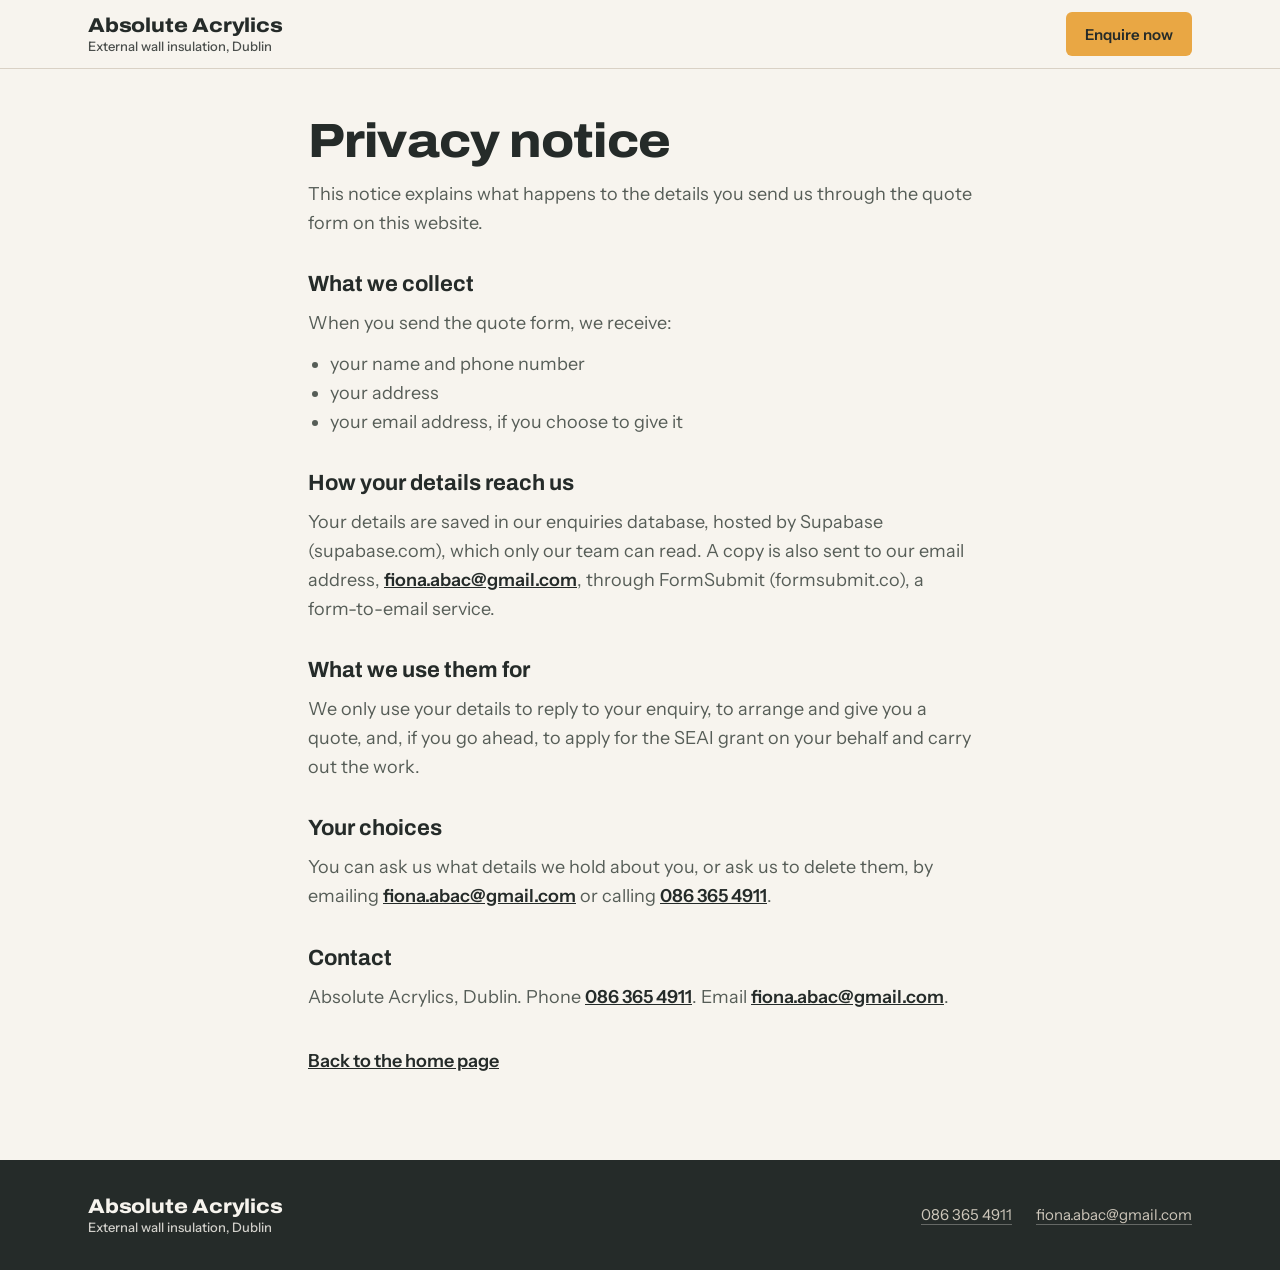
==== commit ddeb5d7c: "Merge the sun favicon into the live site Co-Authored-By: Claude Opus 5.5 (1M context) <noreply@anthr" ====
--- a/privacy.html
+++ b/privacy.html
@@ -37,12 +37,12 @@
     <p>When you send the quote form, we receive:</p>
     <ul>
       <li>your name and phone number</li>
-      <li>your area or Eircode</li>
-      <li>your email address, type of house and message, if you choose to give them</li>
+      <li>your address</li>
+      <li>your email address, if you choose to give it</li>
     </ul>
 
     <h2>How your details reach us</h2>
-    <p>The form is delivered by FormSubmit (formsubmit.co), a form-to-email service. It passes your details to our email address, <a href="mailto:fiona.abac@gmail.com">fiona.abac@gmail.com</a>.</p>
+    <p>Your details are saved in our enquiries database, hosted by Supabase (supabase.com), which only our team can read. A copy is also sent to our email address, <a href="mailto:fiona.abac@gmail.com">fiona.abac@gmail.com</a>, through FormSubmit (formsubmit.co), a form-to-email service.</p>
 
     <h2>What we use them for</h2>
     <p>We only use your details to reply to your enquiry, to arrange and give you a quote, and, if you go ahead, to apply for the SEAI grant on your behalf and carry out the work.</p>
